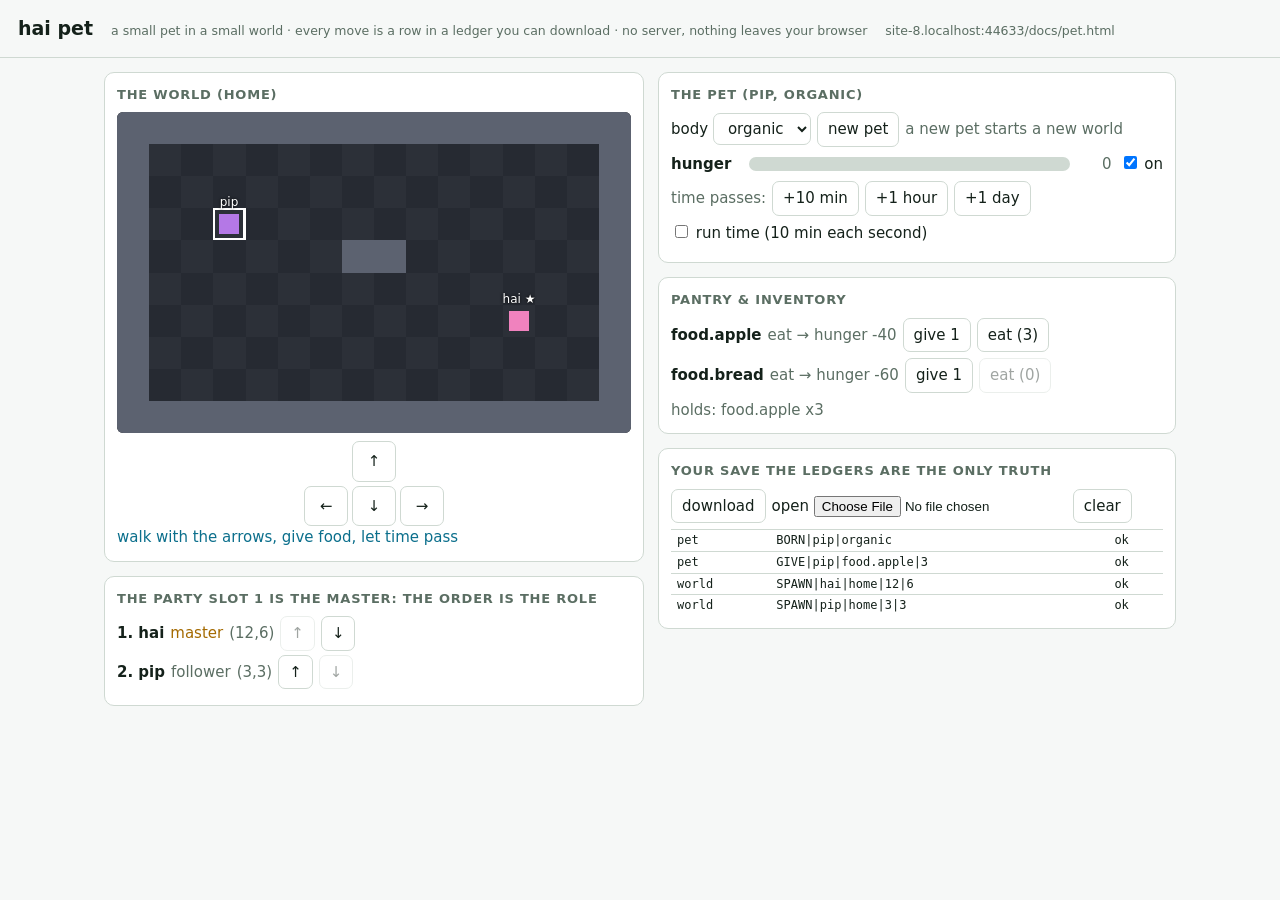
==== docs/pet.html @ 68d0710d "web pet page (docs/pet.html): walk the pet in a room, feed it, let time pass, turn needs off, switch" ====
<!DOCTYPE html>
<html lang="en">
<head>
<meta charset="utf-8">
<meta name="viewport" content="width=device-width,initial-scale=1">
<title>hai pet: a small pet in a small world</title>
<style>
:root{--bg:#0f1713;--card:#17231c;--line:#2b3d33;--fg:#e4f0e8;--dim:#93a89b;--ok:#6fd18a;--warn:#e6b34f;--bad:#e5645a;--acc:#7fd0e8}
@media (prefers-color-scheme:light){:root{--bg:#f6f8f7;--card:#fff;--line:#cfd9d2;--fg:#14211a;--dim:#5b6e63;--ok:#1d8a45;--warn:#a46a00;--bad:#b3261e;--acc:#0b6f8c}}
*{box-sizing:border-box}body{margin:0;background:var(--bg);color:var(--fg);font:15px/1.5 system-ui,sans-serif}
header{padding:14px 18px;border-bottom:1px solid var(--line);display:flex;flex-wrap:wrap;gap:10px 18px;align-items:baseline}
header h1{font-size:19px;margin:0}header small{color:var(--dim)}
main{max-width:1100px;margin:0 auto;padding:14px;display:grid;grid-template-columns:minmax(300px,540px) 1fr;gap:14px}
@media(max-width:860px){main{grid-template-columns:1fr}}
.card{background:var(--card);border:1px solid var(--line);border-radius:10px;padding:12px}
.card h2{font-size:13px;margin:0 0 8px;text-transform:uppercase;letter-spacing:.06em;color:var(--dim)}
canvas{width:100%;height:auto;image-rendering:pixelated;border-radius:6px;background:#222;display:block}
button,select{font:inherit;color:var(--fg);background:transparent;border:1px solid var(--line);border-radius:7px;padding:5px 10px;cursor:pointer}
button:hover{border-color:var(--acc)}button:disabled{opacity:.4;cursor:default}
.pad{display:grid;grid-template-columns:repeat(3,44px);gap:4px;justify-content:center;margin-top:8px}.pad button{padding:8px 0}
.row{display:flex;flex-wrap:wrap;gap:6px;align-items:center;margin:6px 0}
.bar{height:14px;background:var(--line);border-radius:7px;overflow:hidden;flex:1;min-width:90px}.bar i{display:block;height:100%;background:var(--ok);transition:width .2s}
.need{display:flex;gap:8px;align-items:center;margin:6px 0}.need b{width:70px}.need span{width:34px;text-align:right;color:var(--dim)}
.msg{min-height:22px;color:var(--acc)}.msg.bad{color:var(--bad)}
table{width:100%;border-collapse:collapse;font:12px/1.4 ui-monospace,monospace}td{padding:2px 6px;border-top:1px solid var(--line)}tr.ref td{color:var(--bad)}
.party li{display:flex;gap:6px;align-items:center;margin:4px 0;list-style:none}.party{padding:0;margin:0}.party em{color:var(--warn);font-style:normal}
.dim{color:var(--dim)}code{background:var(--line);padding:1px 5px;border-radius:4px}
</style>
</head>
<body>
<header><h1>hai pet</h1><small>a small pet in a small world &middot; every move is a row in a ledger you can download &middot; no server, nothing leaves your browser</small><small id="addr"></small></header>
<main>
<section>
  <div class="card"><h2>the world <span class="dim" id="pageName"></span></h2>
    <canvas id="cv" width="512" height="320" aria-label="the room: the pet and the master"></canvas>
    <div class="pad"><span></span><button data-m="0,-1" title="up">&uarr;</button><span></span><button data-m="-1,0" title="left">&larr;</button><button data-m="0,1" title="down">&darr;</button><button data-m="1,0" title="right">&rarr;</button></div>
    <div class="msg" id="msg" role="status"></div>
  </div>
  <div class="card" style="margin-top:14px"><h2>the party <span class="dim">slot 1 is the master: the order is the role</span></h2>
    <ul class="party" id="party"></ul>
  </div>
</section>
<section>
  <div class="card"><h2>the pet <span id="petName"></span></h2>
    <div class="row"><label>body <select id="body"><option value="organic">organic</option><option value="robot">robot</option><option value="cyborg">cyborg</option></select></label>
      <button id="restart">new pet</button><span class="dim">a new pet starts a new world</span></div>
    <div id="needs"></div>
    <div class="row"><span class="dim">time passes:</span><button data-t="10">+10 min</button><button data-t="60">+1 hour</button><button data-t="1440">+1 day</button>
      <label><input type="checkbox" id="auto"> run time (10 min each second)</label></div>
  </div>
  <div class="card" style="margin-top:14px"><h2>pantry &amp; inventory</h2><div id="items"></div><div class="dim" id="inv" style="margin-top:6px"></div></div>
  <div class="card" style="margin-top:14px"><h2>your save <span class="dim">the ledgers are the only truth</span></h2>
    <div class="row"><button id="dl">download</button><label>open <input type="file" id="up" accept=".txt"></label><button id="clr">clear</button></div>
    <table id="log"></table>
  </div>
</section>
</main>
<script src="world.js"></script>
<script src="pet.js"></script>
<script>
(function () {
  'use strict';
  var PET = 'pip', MASTER = 'hai', PAGE = 'home', KEY = 'hai-pet-save-v1';
  var W = HaiWorld, P = HaiPet, bodies = {}, wl, pl, ww, pw, bodyType = 'organic', rows = [];   /* rows: {l:'w'|'p', t:text, why} */
  var $ = function (id) { return document.getElementById(id); };
  function say(t, bad) { var m = $('msg'); m.textContent = t; m.className = 'msg' + (bad ? ' bad' : ''); }
  function loadBody(type) { return bodies[type] ? bodies[type].text : null; }
  function fresh(type) {
    bodyType = type; ww = W.newWorld(); pw = P.newWorld(loadBody); rows = [];
    $('body').value = type;
  }
  /* the only way anything changes: one row through the same rules the C ops use */
  function act(layer, verb, args) {
    var world = layer === 'w' ? ww : pw, mod = layer === 'w' ? W : P, why = mod.apply(world, verb, args), line = verb + (args.length ? '|' + args.join('|') : '');
    rows.push({ l: layer, t: line, why: why }); persist(); return why;
  }
  function persist() { try { localStorage.setItem(KEY, JSON.stringify({ body: bodyType, rows: rows })); } catch (e) { /* private mode: still works, just not remembered */ } }
  function restore(saved) {
    fresh(saved.body);
    var old = saved.rows; rows = [];
    for (var i = 0; i < old.length; i++) { if (old[i].why) { rows.push(old[i]); continue; } act(old[i].l, old[i].t.split('|')[0], old[i].t.split('|').slice(1)); }
  }
  function start(type) {
    fresh(type);
    act('p', 'BORN', [PET, type]); act('p', 'GIVE', [PET, bodies[type].items[0], '3']);
    act('w', 'SPAWN', [MASTER, PAGE, '12', '6']); act('w', 'SPAWN', [PET, PAGE, '3', '3']);
  }
  function render() {
    var pet = P.find(pw, PET), fr = W.frame(ww, PAGE, PET), cv = $('cv'), ctx = cv.getContext('2d');
    ctx.putImageData(new ImageData(new Uint8ClampedArray(fr.buffer), 512, 320), 0, 0);
    ctx.font = '12px system-ui'; ctx.textAlign = 'center'; ctx.fillStyle = '#fff'; ctx.shadowColor = '#000'; ctx.shadowBlur = 3;
    for (var i = 0; i < ww.a.length; i++) { var a = ww.a[i]; if (a.page !== PAGE) continue; ctx.fillText(a.name + (i === 0 ? ' ★' : ''), a.x * 32 + 16, a.y * 32 - 2); }
    ctx.shadowBlur = 0; $('pageName').textContent = '(' + PAGE + ')'; $('petName').textContent = pet ? '(' + pet.name + ', ' + pet.b.type + ')' : '';
    var nd = $('needs'); nd.innerHTML = '';
    if (pet) pet.b.r.forEach(function (r, i) {
      var v = pet.val[i], on = pet.w[i] > 0, d = document.createElement('div'); d.className = 'need';
      d.innerHTML = '<b>' + r.need + '</b><div class="bar"><i style="width:' + v + '%;background:' + (v > 80 ? 'var(--bad)' : v > 50 ? 'var(--warn)' : 'var(--ok)') + '"></i></div><span>' + v + '</span><label title="turn this need off or on (weight 0 or normal)"><input type="checkbox"' + (on ? ' checked' : '') + ' data-need="' + r.need + '"> on</label>';
      nd.appendChild(d);
    });
    var it = $('items'); it.innerHTML = '';
    if (pet) pet.b.u.forEach(function (u) {
      var d = document.createElement('div'); d.className = 'row'; var have = 0; pet.inv.forEach(function (x) { if (x.item === u.item) have = x.cnt; });
      d.innerHTML = '<b>' + u.item + '</b><span class="dim">' + u.verb + ' &rarr; ' + u.need + ' ' + (u.delta > 0 ? '+' : '') + u.delta + '</span><button data-give="' + u.item + '">give 1</button><button data-use="' + u.item + '"' + (have < 1 ? ' disabled' : '') + '>' + u.verb + ' (' + have + ')</button>';
      it.appendChild(d);
    });
    $('inv').textContent = pet ? 'holds: ' + (pet.inv.filter(function (x) { return x.cnt > 0; }).map(function (x) { return x.item + ' x' + x.cnt; }).join(', ') || 'nothing') : '';
    var pt = $('party'); pt.innerHTML = '';
    ww.a.forEach(function (a, i) {
      var li = document.createElement('li');
      li.innerHTML = '<b>' + (i + 1) + '. ' + a.name + '</b>' + (i === 0 ? ' <em>master</em>' : ' <span class="dim">follower</span>') + ' <span class="dim">(' + a.x + ',' + a.y + ')</span>' +
        '<button data-up="' + a.name + '"' + (i === 0 ? ' disabled' : '') + ' title="move up (becomes master at the top)">&uarr;</button><button data-down="' + a.name + '"' + (i === ww.a.length - 1 ? ' disabled' : '') + ' title="move down">&darr;</button>';
      pt.appendChild(li);
    });
    var lg = $('log'), last = rows.slice(-14); lg.innerHTML = last.map(function (r) { return '<tr' + (r.why ? ' class="ref"' : '') + '><td>' + (r.l === 'w' ? 'world' : 'pet') + '</td><td>' + r.t.replace(/</g, '&lt;') + '</td><td>' + (r.why ? 'refused: ' + r.why : 'ok') + '</td></tr>'; }).join('');
    $('addr').textContent = location.protocol === 'file:' ? '' : location.host + location.pathname;
  }
  function doRow(layer, verb, args, okMsg) { var why = act(layer, verb, args); say(why ? 'refused: ' + why : okMsg || 'ok ' + verb, !!why); render(); return why; }
  /* events */
  document.addEventListener('click', function (e) {
    var b = e.target.closest('button'); if (!b) return;
    if (b.dataset.m) { var d = b.dataset.m.split(','); doRow('w', 'MOVE', [PET, d[0], d[1]], 'walked'); }
    else if (b.dataset.t) { doRow('p', 'TICK', [PET, b.dataset.t], b.dataset.t + ' minutes passed'); }
    else if (b.dataset.give) { doRow('p', 'GIVE', [PET, b.dataset.give, '1'], 'gave ' + b.dataset.give); }
    else if (b.dataset.use) { doRow('p', 'USE', [PET, b.dataset.use], 'used ' + b.dataset.use); }
    else if (b.dataset.up) { var i = ww.a.map(function (a) { return a.name; }).indexOf(b.dataset.up); doRow('w', 'REORDER', [b.dataset.up, String(i)], b.dataset.up + ' moved up'); }
    else if (b.dataset.down) { var j = ww.a.map(function (a) { return a.name; }).indexOf(b.dataset.down); doRow('w', 'REORDER', [b.dataset.down, String(j + 2)], b.dataset.down + ' moved down'); }
    else if (b.id === 'restart') { start($('body').value); say('a new ' + bodyType + ' pet'); render(); }
    else if (b.id === 'clr') { try { localStorage.removeItem(KEY); } catch (x) {} start(bodyType); say('cleared'); render(); }
    else if (b.id === 'dl') { var text = '# hai-pet save v1\nbody ' + bodyType + '\n' + rows.map(function (r) { return r.l + ' ' + r.t; }).join('\n') + '\n'; var a = document.createElement('a'); a.href = URL.createObjectURL(new Blob([text], { type: 'text/plain' })); a.download = 'hai-pet-save.txt'; a.click(); say('saved ' + rows.length + ' rows'); }
  });
  document.addEventListener('change', function (e) {
    var t = e.target; if (t.dataset && t.dataset.need) { doRow('p', 'WEIGHT', [PET, t.dataset.need, t.checked ? '10' : '0'], t.dataset.need + (t.checked ? ' on' : ' off')); }
    else if (t.id === 'up' && t.files[0]) {
      var rd = new FileReader(); rd.onload = function () {
        var ls = String(rd.result).split('\n'), body = 'organic', saved = []; ls.forEach(function (l) { var m; if ((m = l.match(/^body (\w+)$/))) body = m[1]; else if ((m = l.match(/^([wp]) (.+)$/))) saved.push({ l: m[1], t: m[2], why: null }); });
        if (!bodies[body]) { say('unknown body in that file', true); return; } restore({ body: body, rows: saved }); say('opened ' + saved.length + ' rows'); render();
      }; rd.readAsText(t.files[0]);
    } else if (t.id === 'auto') { clearInterval(window._hai_t); if (t.checked) window._hai_t = setInterval(function () { act('p', 'TICK', [PET, '10']); render(); }, 1000); }
  });
  document.addEventListener('keydown', function (e) {
    var k = { ArrowUp: '0,-1', ArrowDown: '0,1', ArrowLeft: '-1,0', ArrowRight: '1,0' }[e.key]; if (!k || /^(INPUT|SELECT)$/.test(document.activeElement.tagName)) return;
    e.preventDefault(); var d = k.split(','); doRow('w', 'MOVE', [PET, d[0], d[1]], 'walked');
  });
  /* boot: the rules and the body files are the SAME files the C ops read (docs/world.rules.pdl, docs/pet-data/body_*.pdl) */
  function get(u) { return fetch(u).then(function (r) { if (!r.ok) throw new Error(u + ' ' + r.status); return r.text(); }); }
  Promise.all([get('world.rules.pdl'), get('pet-data/body_organic.pdl'), get('pet-data/body_robot.pdl'), get('pet-data/body_cyborg.pdl')]).then(function (t) {
    W.setRules(t[0]); ['organic', 'robot', 'cyborg'].forEach(function (n, i) { bodies[n] = { text: t[i + 1], items: P.parseBody(t[i + 1], n).u.map(function (u) { return u.item; }) }; });
    var saved = null; try { saved = JSON.parse(localStorage.getItem(KEY) || 'null'); } catch (e) {}
    var q = new URLSearchParams(location.search), demo = q.get('do');
    if (q.get('body') && bodies[q.get('body')]) { start(q.get('body')); } else if (saved && saved.rows && saved.rows.length && !demo) { restore(saved); } else { start('organic'); }
    if (demo) demo.split(';').forEach(function (s) { var m = s.match(/^([wp]):(.*)$/); if (m) { var f = m[2].split('|'); act(m[1], f[0], f.slice(1)); } });
    say(q.get('do') ? 'demo script applied' : 'walk with the arrows, give food, let time pass'); render();
  }).catch(function (e) { say('could not load: ' + e.message + ' (open this page from a web server, not a file)', true); });
  window.hai = { rows: function () { return rows; }, world: function () { return ww; }, pet: function () { return pw; } };
})();
</script>
</body>
</html>
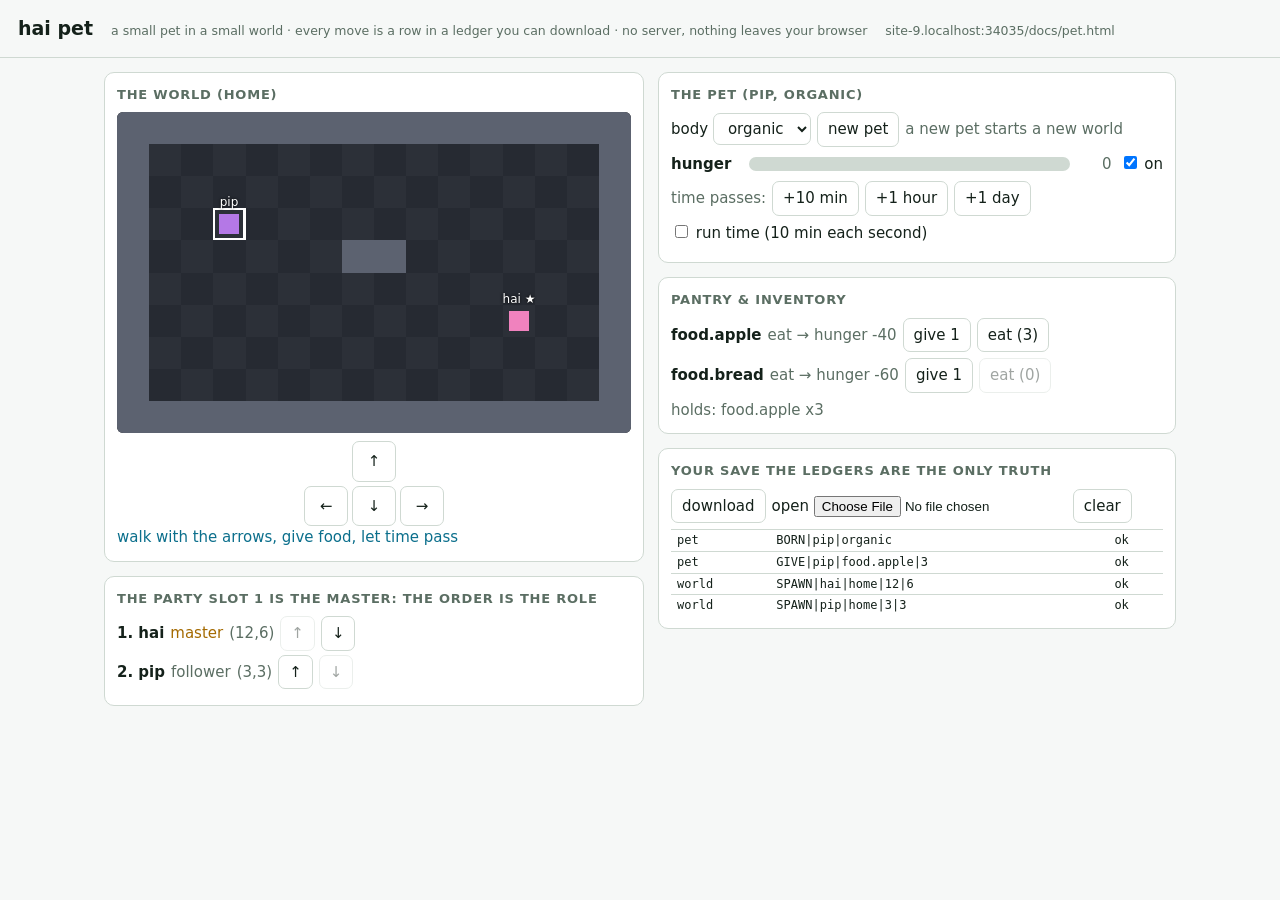
==== commit b7223c92: "pet page: hide the address line on localhost (it showed the test server in screenshots) Co-Authored-" ====
--- a/docs/pet.html
+++ b/docs/pet.html
@@ -112,7 +112,7 @@
       pt.appendChild(li);
     });
     var lg = $('log'), last = rows.slice(-14); lg.innerHTML = last.map(function (r) { return '<tr' + (r.why ? ' class="ref"' : '') + '><td>' + (r.l === 'w' ? 'world' : 'pet') + '</td><td>' + r.t.replace(/</g, '&lt;') + '</td><td>' + (r.why ? 'refused: ' + r.why : 'ok') + '</td></tr>'; }).join('');
-    $('addr').textContent = location.protocol === 'file:' ? '' : location.host + location.pathname;
+    $('addr').textContent = (location.protocol === 'file:' || /^(localhost|127\.|\[::1\])/.test(location.hostname)) ? '' : location.host + location.pathname;
   }
   function doRow(layer, verb, args, okMsg) { var why = act(layer, verb, args); say(why ? 'refused: ' + why : okMsg || 'ok ' + verb, !!why); render(); return why; }
   /* events */
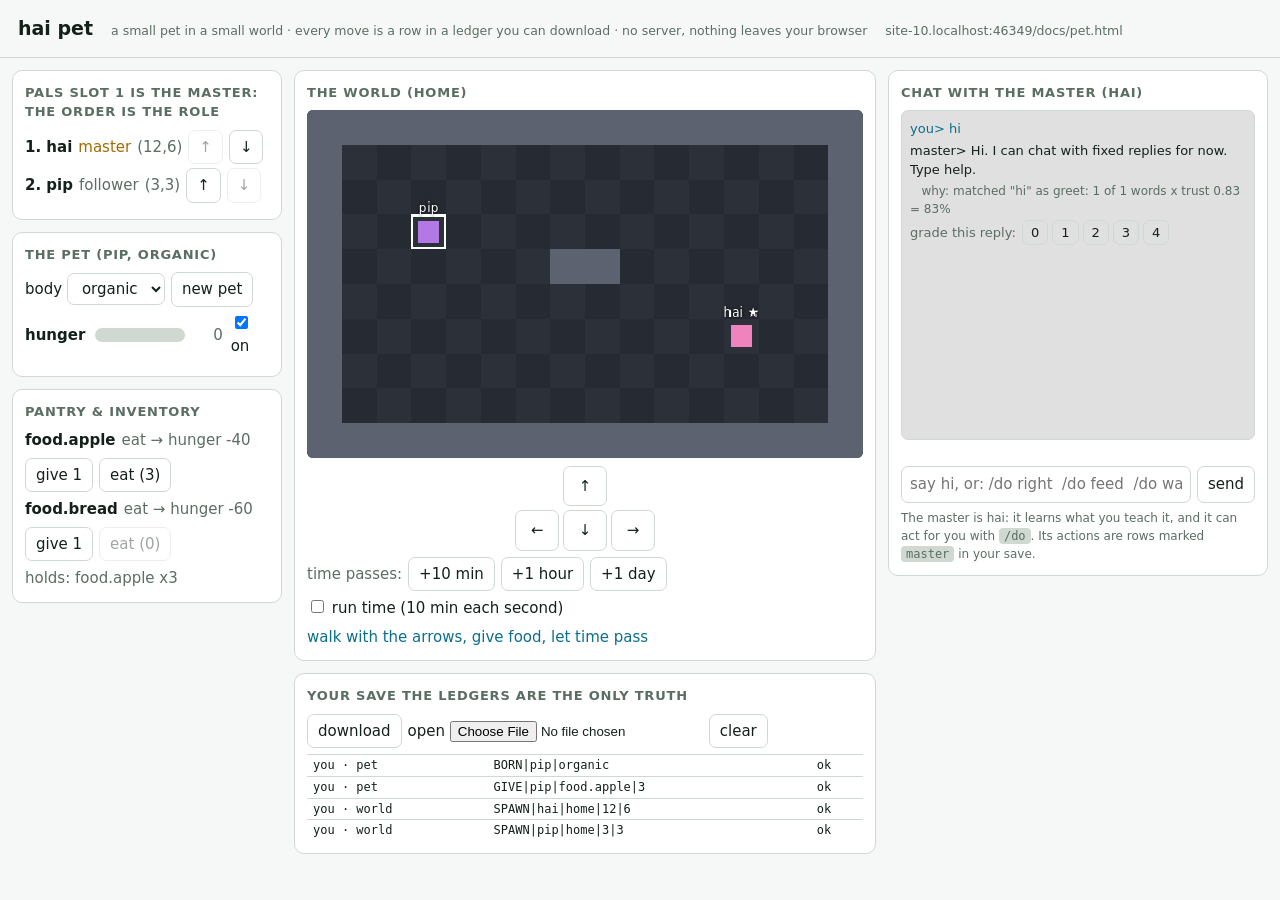
==== commit c118fd55: "web pet page: one view like the editor: pals on the left, the world in the middle, chat with the mas" ====
--- a/docs/pet.html
+++ b/docs/pet.html
@@ -10,11 +10,16 @@
 *{box-sizing:border-box}body{margin:0;background:var(--bg);color:var(--fg);font:15px/1.5 system-ui,sans-serif}
 header{padding:14px 18px;border-bottom:1px solid var(--line);display:flex;flex-wrap:wrap;gap:10px 18px;align-items:baseline}
 header h1{font-size:19px;margin:0}header small{color:var(--dim)}
-main{max-width:1100px;margin:0 auto;padding:14px;display:grid;grid-template-columns:minmax(300px,540px) 1fr;gap:14px}
-@media(max-width:860px){main{grid-template-columns:1fr}}
+main{max-width:1560px;margin:0 auto;padding:12px;display:grid;grid-template-columns:270px minmax(340px,1fr) 380px;gap:12px;align-items:start}
+main>section{display:flex;flex-direction:column;gap:12px;min-width:0}
+@media(max-width:1150px){main{grid-template-columns:1fr 1fr}main>section:nth-child(3){grid-column:1/-1}}
+@media(max-width:760px){main{grid-template-columns:1fr}}
+#feed{height:330px;overflow:auto;border:1px solid var(--line);border-radius:7px;padding:6px 8px;font-size:13px;background:rgba(0,0,0,.12)}#feed div{margin:2px 0;white-space:pre-wrap}.you{color:var(--acc)}.hai{color:var(--fg)}.why{color:var(--dim);font-size:12px}.q{color:var(--dim)}
+.cin{display:flex;gap:6px;margin-top:6px}.cin input{flex:1;font:inherit;color:var(--fg);background:transparent;border:1px solid var(--line);border-radius:7px;padding:6px 8px}
+.grade button{padding:2px 8px;margin:0 2px}#cnote{min-height:20px;font-size:12px;color:var(--warn)}
 .card{background:var(--card);border:1px solid var(--line);border-radius:10px;padding:12px}
 .card h2{font-size:13px;margin:0 0 8px;text-transform:uppercase;letter-spacing:.06em;color:var(--dim)}
-canvas{width:100%;height:auto;image-rendering:pixelated;border-radius:6px;background:#222;display:block}
+canvas{width:100%;max-width:600px;margin:0 auto;height:auto;image-rendering:pixelated;border-radius:6px;background:#222;display:block}
 button,select{font:inherit;color:var(--fg);background:transparent;border:1px solid var(--line);border-radius:7px;padding:5px 10px;cursor:pointer}
 button:hover{border-color:var(--acc)}button:disabled{opacity:.4;cursor:default}
 .pad{display:grid;grid-template-columns:repeat(3,44px);gap:4px;justify-content:center;margin-top:8px}.pad button{padding:8px 0}
@@ -31,30 +36,36 @@
 <header><h1>hai pet</h1><small>a small pet in a small world &middot; every move is a row in a ledger you can download &middot; no server, nothing leaves your browser</small><small id="addr"></small></header>
 <main>
 <section>
+  <div class="card"><h2>pals <span class="dim">slot 1 is the master: the order is the role</span></h2><ul class="party" id="party"></ul></div>
+  <div class="card"><h2>the pet <span id="petName"></span></h2>
+    <div class="row"><label>body <select id="body"><option value="organic">organic</option><option value="robot">robot</option><option value="cyborg">cyborg</option></select></label><button id="restart">new pet</button></div>
+    <div id="needs"></div>
+  </div>
+  <div class="card"><h2>pantry &amp; inventory</h2><div id="items"></div><div class="dim" id="inv" style="margin-top:6px"></div></div>
+</section>
+<section>
   <div class="card"><h2>the world <span class="dim" id="pageName"></span></h2>
     <canvas id="cv" width="512" height="320" aria-label="the room: the pet and the master"></canvas>
     <div class="pad"><span></span><button data-m="0,-1" title="up">&uarr;</button><span></span><button data-m="-1,0" title="left">&larr;</button><button data-m="0,1" title="down">&darr;</button><button data-m="1,0" title="right">&rarr;</button></div>
+    <div class="row"><span class="dim">time passes:</span><button data-t="10">+10 min</button><button data-t="60">+1 hour</button><button data-t="1440">+1 day</button>
+      <label><input type="checkbox" id="auto"> run time (10 min each second)</label></div>
     <div class="msg" id="msg" role="status"></div>
   </div>
-  <div class="card" style="margin-top:14px"><h2>the party <span class="dim">slot 1 is the master: the order is the role</span></h2>
-    <ul class="party" id="party"></ul>
+  <div class="card"><h2>your save <span class="dim">the ledgers are the only truth</span></h2>
+    <div class="row"><button id="dl">download</button><label>open <input type="file" id="up" accept=".txt"></label><button id="clr">clear</button></div>
+    <table id="log"></table>
   </div>
 </section>
 <section>
-  <div class="card"><h2>the pet <span id="petName"></span></h2>
-    <div class="row"><label>body <select id="body"><option value="organic">organic</option><option value="robot">robot</option><option value="cyborg">cyborg</option></select></label>
-      <button id="restart">new pet</button><span class="dim">a new pet starts a new world</span></div>
-    <div id="needs"></div>
-    <div class="row"><span class="dim">time passes:</span><button data-t="10">+10 min</button><button data-t="60">+1 hour</button><button data-t="1440">+1 day</button>
-      <label><input type="checkbox" id="auto"> run time (10 min each second)</label></div>
-  </div>
-  <div class="card" style="margin-top:14px"><h2>pantry &amp; inventory</h2><div id="items"></div><div class="dim" id="inv" style="margin-top:6px"></div></div>
-  <div class="card" style="margin-top:14px"><h2>your save <span class="dim">the ledgers are the only truth</span></h2>
-    <div class="row"><button id="dl">download</button><label>open <input type="file" id="up" accept=".txt"></label><button id="clr">clear</button></div>
-    <table id="log"></table>
+  <div class="card"><h2>chat with the master <span class="dim" id="mname"></span></h2>
+    <div id="feed" aria-live="polite"></div>
+    <div id="cnote"></div>
+    <form class="cin" id="cform"><input id="cin" autocomplete="off" placeholder="say hi, or: /do right  /do feed  /do wait 60  /do give" aria-label="message to the master"><button>send</button></form>
+    <div class="dim" style="font-size:12px;margin-top:6px">The master is hai: it learns what you teach it, and it can act for you with <code>/do</code>. Its actions are rows marked <code>master</code> in your save.</div>
   </div>
 </section>
 </main>
+<script src="engine.js"></script>
 <script src="world.js"></script>
 <script src="pet.js"></script>
 <script>
@@ -70,15 +81,15 @@
     $('body').value = type;
   }
   /* the only way anything changes: one row through the same rules the C ops use */
-  function act(layer, verb, args) {
+  function act(layer, verb, args, by) {
     var world = layer === 'w' ? ww : pw, mod = layer === 'w' ? W : P, why = mod.apply(world, verb, args), line = verb + (args.length ? '|' + args.join('|') : '');
-    rows.push({ l: layer, t: line, why: why }); persist(); return why;
+    rows.push({ l: layer, t: line, why: why, by: by || 'you' }); persist(); return why;
   }
   function persist() { try { localStorage.setItem(KEY, JSON.stringify({ body: bodyType, rows: rows })); } catch (e) { /* private mode: still works, just not remembered */ } }
   function restore(saved) {
     fresh(saved.body);
     var old = saved.rows; rows = [];
-    for (var i = 0; i < old.length; i++) { if (old[i].why) { rows.push(old[i]); continue; } act(old[i].l, old[i].t.split('|')[0], old[i].t.split('|').slice(1)); }
+    for (var i = 0; i < old.length; i++) { if (old[i].why) { rows.push(old[i]); continue; } act(old[i].l, old[i].t.split('|')[0], old[i].t.split('|').slice(1), old[i].by); }
   }
   function start(type) {
     fresh(type);
@@ -111,10 +122,10 @@
         '<button data-up="' + a.name + '"' + (i === 0 ? ' disabled' : '') + ' title="move up (becomes master at the top)">&uarr;</button><button data-down="' + a.name + '"' + (i === ww.a.length - 1 ? ' disabled' : '') + ' title="move down">&darr;</button>';
       pt.appendChild(li);
     });
-    var lg = $('log'), last = rows.slice(-14); lg.innerHTML = last.map(function (r) { return '<tr' + (r.why ? ' class="ref"' : '') + '><td>' + (r.l === 'w' ? 'world' : 'pet') + '</td><td>' + r.t.replace(/</g, '&lt;') + '</td><td>' + (r.why ? 'refused: ' + r.why : 'ok') + '</td></tr>'; }).join('');
+    var lg = $('log'), last = rows.slice(-14); lg.innerHTML = last.map(function (r) { return '<tr' + (r.why ? ' class="ref"' : '') + '><td>' + (r.by === 'master' ? 'master' : 'you') + ' &middot; ' + (r.l === 'w' ? 'world' : 'pet') + '</td><td>' + r.t.replace(/</g, '&lt;') + '</td><td>' + (r.why ? 'refused: ' + r.why : 'ok') + '</td></tr>'; }).join('');
     $('addr').textContent = (location.protocol === 'file:' || /^(localhost|127\.|\[::1\])/.test(location.hostname)) ? '' : location.host + location.pathname;
   }
-  function doRow(layer, verb, args, okMsg) { var why = act(layer, verb, args); say(why ? 'refused: ' + why : okMsg || 'ok ' + verb, !!why); render(); return why; }
+  function doRow(layer, verb, args, okMsg, by) { var why = act(layer, verb, args, by); say(why ? 'refused: ' + why : okMsg || 'ok ' + verb, !!why); render(); return why; }
   /* events */
   document.addEventListener('click', function (e) {
     var b = e.target.closest('button'); if (!b) return;
@@ -126,13 +137,13 @@
     else if (b.dataset.down) { var j = ww.a.map(function (a) { return a.name; }).indexOf(b.dataset.down); doRow('w', 'REORDER', [b.dataset.down, String(j + 2)], b.dataset.down + ' moved down'); }
     else if (b.id === 'restart') { start($('body').value); say('a new ' + bodyType + ' pet'); render(); }
     else if (b.id === 'clr') { try { localStorage.removeItem(KEY); } catch (x) {} start(bodyType); say('cleared'); render(); }
-    else if (b.id === 'dl') { var text = '# hai-pet save v1\nbody ' + bodyType + '\n' + rows.map(function (r) { return r.l + ' ' + r.t; }).join('\n') + '\n'; var a = document.createElement('a'); a.href = URL.createObjectURL(new Blob([text], { type: 'text/plain' })); a.download = 'hai-pet-save.txt'; a.click(); say('saved ' + rows.length + ' rows'); }
+    else if (b.id === 'dl') { var text = '# hai-pet save v1\nbody ' + bodyType + '\n' + rows.map(function (r) { return r.l + ' ' + r.t + (r.by === 'master' ? '\t@master' : ''); }).join('\n') + '\n'; var a = document.createElement('a'); a.href = URL.createObjectURL(new Blob([text], { type: 'text/plain' })); a.download = 'hai-pet-save.txt'; a.click(); say('saved ' + rows.length + ' rows'); }
   });
   document.addEventListener('change', function (e) {
     var t = e.target; if (t.dataset && t.dataset.need) { doRow('p', 'WEIGHT', [PET, t.dataset.need, t.checked ? '10' : '0'], t.dataset.need + (t.checked ? ' on' : ' off')); }
     else if (t.id === 'up' && t.files[0]) {
       var rd = new FileReader(); rd.onload = function () {
-        var ls = String(rd.result).split('\n'), body = 'organic', saved = []; ls.forEach(function (l) { var m; if ((m = l.match(/^body (\w+)$/))) body = m[1]; else if ((m = l.match(/^([wp]) (.+)$/))) saved.push({ l: m[1], t: m[2], why: null }); });
+        var ls = String(rd.result).split('\n'), body = 'organic', saved = []; ls.forEach(function (l) { var m; if ((m = l.match(/^body (\w+)$/))) body = m[1]; else if ((m = l.match(/^([wp]) (.+)$/))) saved.push({ l: m[1], t: m[2].split('\t@')[0], why: null, by: m[2].indexOf('\t@master') >= 0 ? 'master' : 'you' }); });
         if (!bodies[body]) { say('unknown body in that file', true); return; } restore({ body: body, rows: saved }); say('opened ' + saved.length + ' rows'); render();
       }; rd.readAsText(t.files[0]);
     } else if (t.id === 'auto') { clearInterval(window._hai_t); if (t.checked) window._hai_t = setInterval(function () { act('p', 'TICK', [PET, '10']); render(); }, 1000); }
@@ -141,6 +152,41 @@
     var k = { ArrowUp: '0,-1', ArrowDown: '0,1', ArrowLeft: '-1,0', ArrowRight: '1,0' }[e.key]; if (!k || /^(INPUT|SELECT)$/.test(document.activeElement.tagName)) return;
     e.preventDefault(); var d = k.split(','); doRow('w', 'MOVE', [PET, d[0], d[1]], 'walked');
   });
+  /* chat with the master: the hai engine (docs/engine.js, the same words and ledger rows as the C hai_chat) */
+  var CK = 'hai-pet-chat-v1', cdata = null, nowS = function () { return Math.floor(Date.now() / 1000); };
+  function cl() { try { return JSON.parse(localStorage.getItem(CK) || '[]'); } catch (e) { return []; } }
+  function csave(l) { try { localStorage.setItem(CK, JSON.stringify(l)); } catch (e) {} }
+  function paintChat() {
+    var feed = $('feed'), l = cl(); if (!cdata) return; var st = HaiEngine.replay(l, 0, cdata.seeds); feed.innerHTML = '';
+    l.forEach(function (row) { var f = row.split('|'), d = document.createElement('div');
+      if (f[0] === 'TURN') { d.className = 'you'; d.textContent = 'you> ' + f[2]; } else if (f[0] === 'SAID') { d.className = 'hai'; d.textContent = 'master> ' + f.slice(3).join('|'); }
+      else if (f[0] === 'WHY') { d.className = 'why'; d.textContent = '   why: ' + f.slice(3).join('|'); } else if (f[0] === 'GRADE') { d.className = 'q'; d.textContent = '   graded ' + f[5]; } else return; feed.appendChild(d); });
+    if (st.turns && st.lastGradedTurn !== st.turns) { var bar = document.createElement('div'); bar.className = 'grade q'; bar.appendChild(document.createTextNode('grade this reply: '));
+      for (var g = 0; g <= 4; g++) (function (v) { var b = document.createElement('button'); b.type = 'button'; b.textContent = v; b.title = ['0 bad', '1 good', '2 better', '3 better', '4 best'][v]; b.addEventListener('click', function () { var l2 = cl(); HaiEngine.grade(cdata, l2, v, nowS()); csave(l2); paintChat(); }); bar.appendChild(b); })(g); feed.appendChild(bar); }
+    feed.scrollTop = feed.scrollHeight; $('mname').textContent = '(' + (st.name && st.name !== '-' ? st.name : 'hai') + ')';
+  }
+  /* the master's hands: the same verbs the buttons use, each row marked by master. Returns the sentence it says. */
+  function master(cmd) {
+    var a = cmd.replace(/^\/do\s*/i, '').trim().split(/\s+/), v = (a[0] || '').toLowerCase(), pet = P.find(pw, PET), dirs = { left: '-1,0', right: '1,0', up: '0,-1', down: '0,1' }, why;
+    if (dirs[v]) { var d = dirs[v].split(','); why = act('w', 'MOVE', [PET, d[0], d[1]], 'master'); return why ? 'I could not walk ' + v + ': ' + why : 'I walked ' + PET + ' ' + v + '.'; }
+    if (v === 'wait') { var m = String(parseInt(a[1], 10) || 60); why = act('p', 'TICK', [PET, m], 'master'); return why ? 'I could not wait: ' + why : m + ' minutes passed.'; }
+    if (v === 'give') { var it = bodies[bodyType].items[0]; why = act('p', 'GIVE', [PET, it, '1'], 'master'); return why ? 'I could not give: ' + why : 'I gave ' + PET + ' one ' + it + '.'; }
+    if (v === 'feed') { var u = pet && pet.b.u.filter(function (x) { return pet.inv.some(function (i) { return i.item === x.item && i.cnt > 0; }); })[0];
+      if (!u) return 'There is nothing to feed ' + PET + ' with. Try /do give first.'; why = act('p', 'USE', [PET, u.item], 'master'); return why ? 'I could not feed: ' + why : 'I fed ' + PET + ' ' + u.item + '.'; }
+    return 'I know: /do left, right, up, down, feed, give, wait N.';
+  }
+  function chatSay(text) {
+    var t = String(text).trim(); if (!t || !cdata) return;
+    if (/^\/do\b/i.test(t)) { $('cnote').textContent = master(t); render(); return; }
+    var l = cl(); HaiEngine.send(cdata, l, t, nowS()); csave(l); $('cnote').textContent = ''; paintChat();
+  }
+  $('cform').addEventListener('submit', function (e) { e.preventDefault(); var i = $('cin'); chatSay(i.value); i.value = ''; });
+  function gd(n) { return fetch('data/' + n).then(function (r) { if (!r.ok) throw new Error(n + ' ' + r.status); return r.text(); }); }
+  Promise.all(['concepts.pdl', 'replies.pdl', 'states.pdl', 'chat_rules.pdl', 'seeds.pdl', 'stopwords.pdl', 'packs/lyfedesk.pdl'].map(gd)).then(function (t) {
+    cdata = HaiEngine.parseData({ concepts: t[0], replies: t[1], states: t[2], rules: t[3], seeds: t[4], stopwords: t[5], packs: { lyfedesk: t[6] } });
+    if (!cl().length) { var l = []; HaiEngine.send(cdata, l, 'hi', nowS()); csave(l); } paintChat();
+  }).catch(function (e) { $('feed').textContent = 'chat could not load: ' + e.message; });
+
   /* boot: the rules and the body files are the SAME files the C ops read (docs/world.rules.pdl, docs/pet-data/body_*.pdl) */
   function get(u) { return fetch(u).then(function (r) { if (!r.ok) throw new Error(u + ' ' + r.status); return r.text(); }); }
   Promise.all([get('world.rules.pdl'), get('pet-data/body_organic.pdl'), get('pet-data/body_robot.pdl'), get('pet-data/body_cyborg.pdl')]).then(function (t) {
@@ -148,7 +194,7 @@
     var saved = null; try { saved = JSON.parse(localStorage.getItem(KEY) || 'null'); } catch (e) {}
     var q = new URLSearchParams(location.search), demo = q.get('do');
     if (q.get('body') && bodies[q.get('body')]) { start(q.get('body')); } else if (saved && saved.rows && saved.rows.length && !demo) { restore(saved); } else { start('organic'); }
-    if (demo) demo.split(';').forEach(function (s) { var m = s.match(/^([wp]):(.*)$/); if (m) { var f = m[2].split('|'); act(m[1], f[0], f.slice(1)); } });
+    if (demo) demo.split(';').forEach(function (s) { var m = s.match(/^([wp]):(.*)$/); if (m) { var f = m[2].split('|'), mm = f[0].match(/^(.*)@master$/); act(m[1], mm ? mm[1] : f[0], f.slice(1), mm ? 'master' : 'you'); } });
     say(q.get('do') ? 'demo script applied' : 'walk with the arrows, give food, let time pass'); render();
   }).catch(function (e) { say('could not load: ' + e.message + ' (open this page from a web server, not a file)', true); });
   window.hai = { rows: function () { return rows; }, world: function () { return ww; }, pet: function () { return pw; } };
